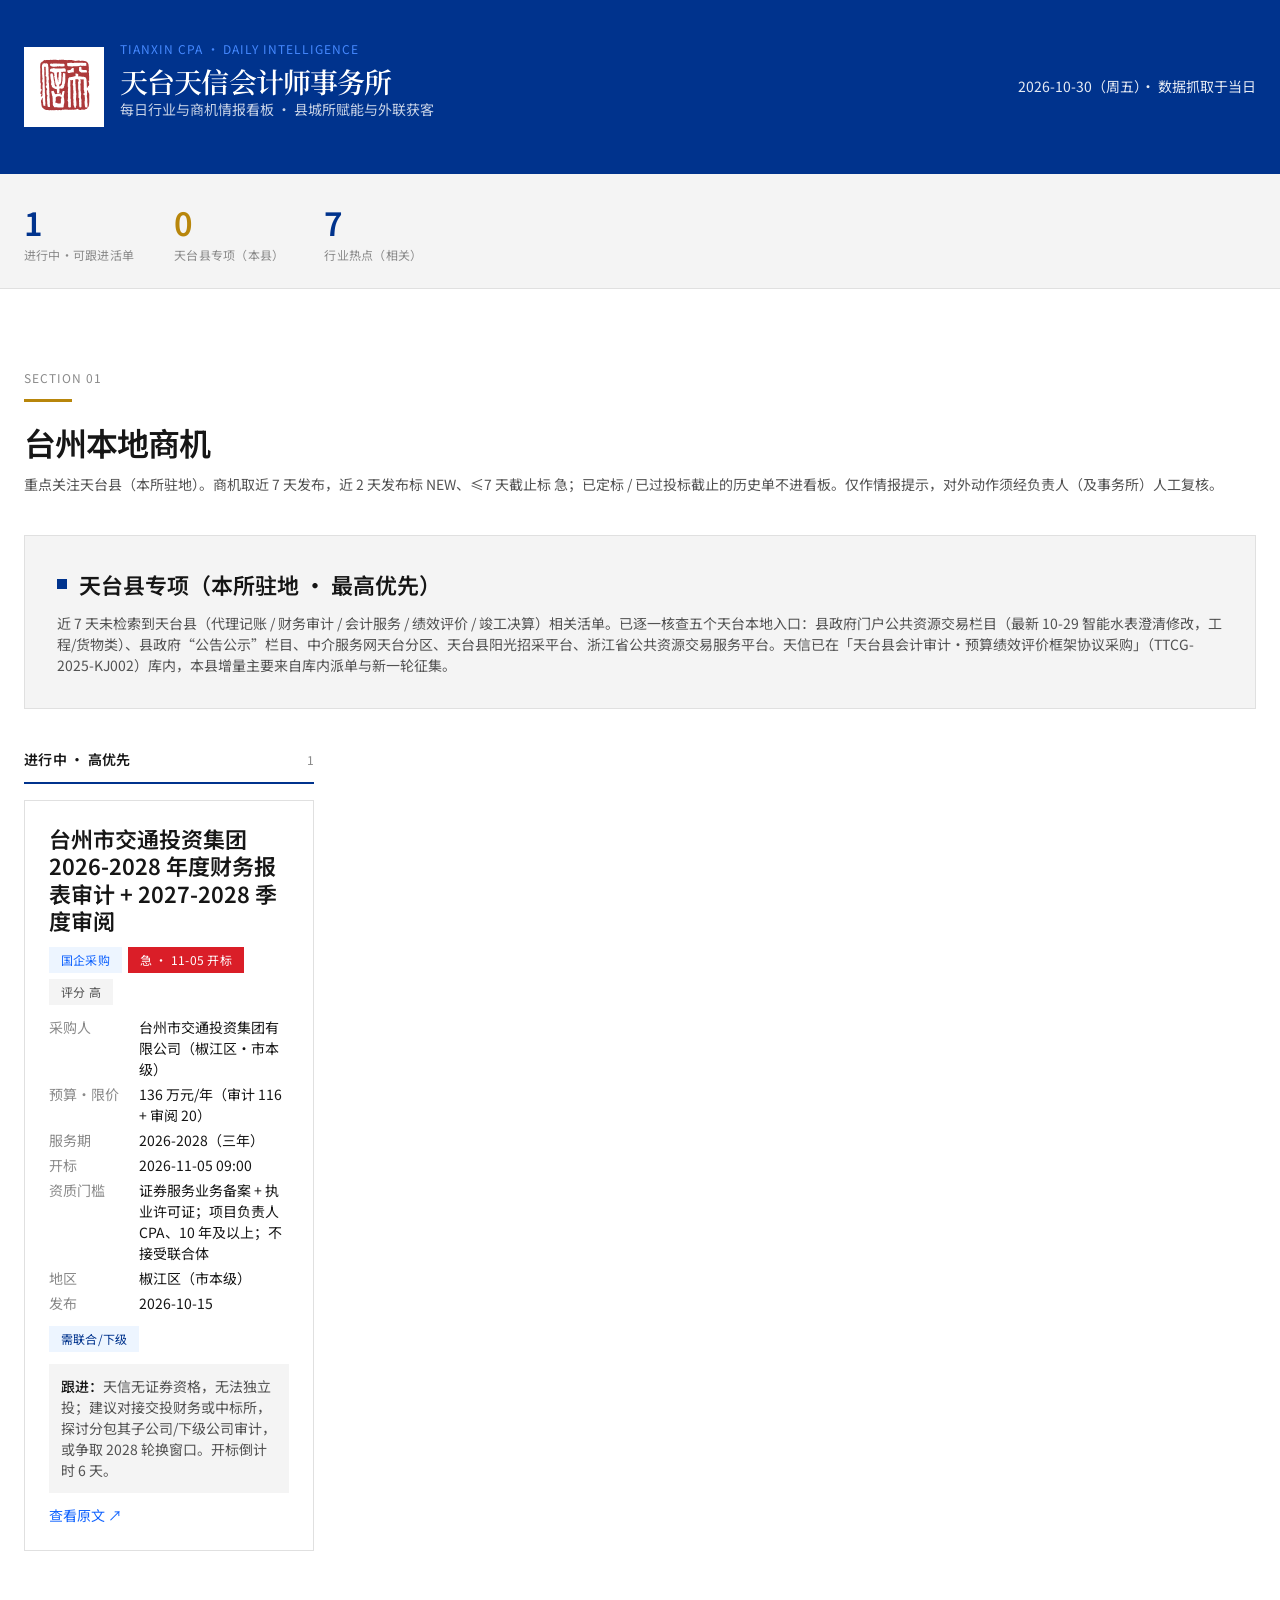
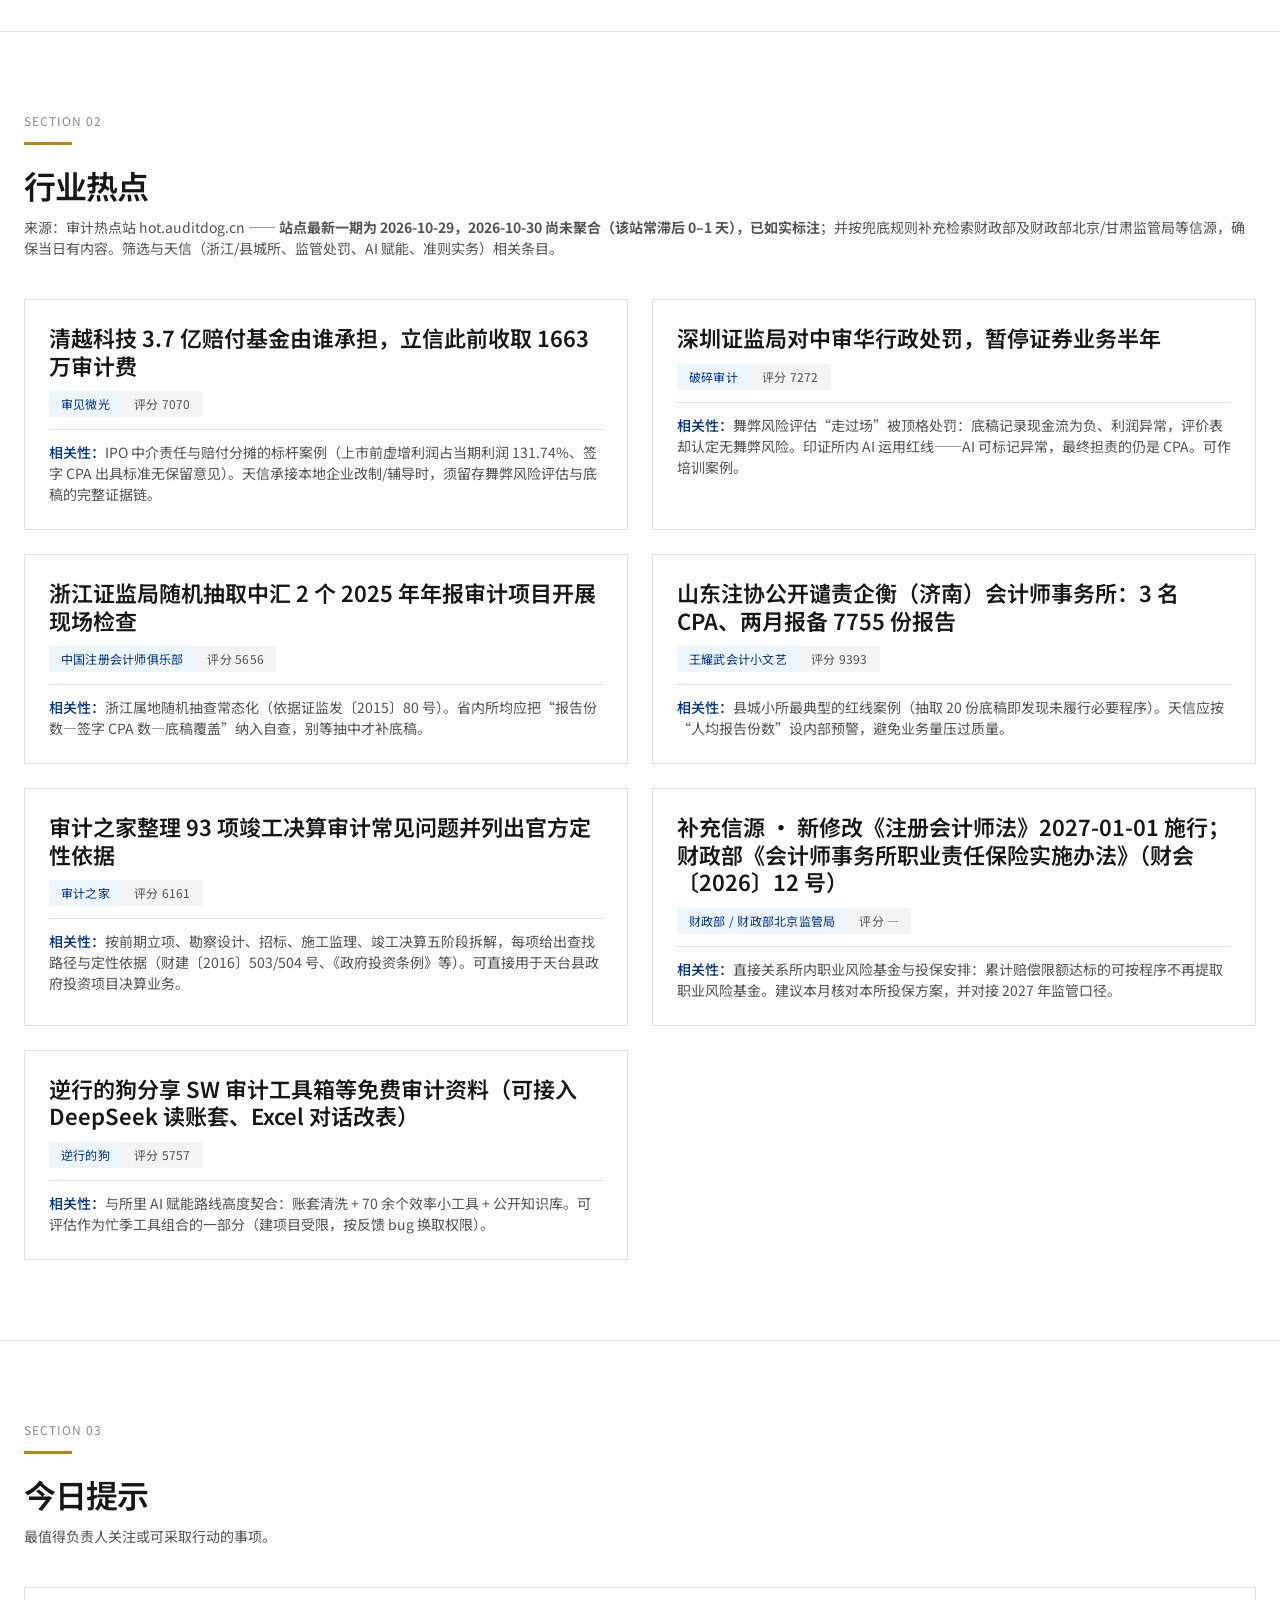
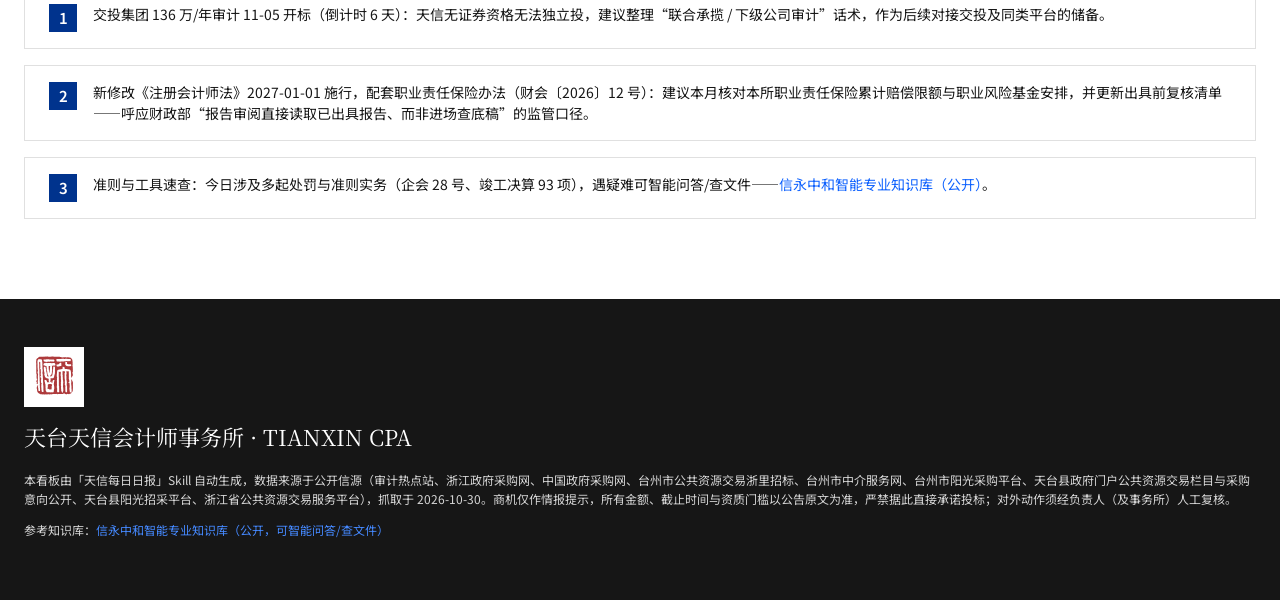
==== 运营/天信日报skill/daily/2026-10-30.html @ 0ba1da59 "按业务线重组：atianxin-skills 扩为 tianxin-agents 仓库从「一堆技能」扩成「按所里业务分的技能库」。一个专家挂全部技能， 不拆成多个专家——所里 17 个人业务是交叉的，" ====
<!doctype html>
<html lang="zh-CN">
<head>
  <meta charset="UTF-8" />
  <meta name="viewport" content="width=device-width, initial-scale=1.0" />
  <title>天信每日情报看板 · 2026-10-30</title>
  <link rel="preconnect" href="https://fonts.googleapis.com" />
  <link rel="preconnect" href="https://fonts.gstatic.com" crossorigin />
  <link href="https://fonts.googleapis.com/css2?family=Noto+Sans+SC:wght@400;500;600&family=Noto+Serif+SC:wght@400;600&display=swap" rel="stylesheet" />
  <style>
    /* ── 天信设计规范令牌（tianxin-cpa / tokens.css，逐字引入） ── */
    :root {
      --bg: #ffffff;
      --surface: #f4f4f4;
      --surface-warm: #fbfbfb;
      --fg: #161616;
      --fg-2: #525252;
      --muted: #8a8a8a;
      --border: #e0e0e0;
      --border-soft: #e8e8e8;
      --accent: #0f62fe;
      --accent-on: #ffffff;
      --accent-hover: #0f62fe;
      --accent-active: #00338d;
      --accent-deep: #00338d;
      --accent-sky: #4589ff;
      --gold: #b8860b;
      --gold-hover: #d4a017;
      --success: #24a148;
      --warn: #b8860b;
      --danger: #da1e28;
      --font-display: "Noto Serif SC", "Source Han Serif SC", Georgia, "Times New Roman", STSong, SimSun, serif;
      --font-body: "Noto Sans SC", Inter, -apple-system, BlinkMacSystemFont, "Segoe UI", "Helvetica Neue", "PingFang SC", "Hiragino Sans GB", "Microsoft YaHei", Arial, sans-serif;
      --font-mono: ui-monospace, "JetBrains Mono", "SF Mono", Menlo, Consolas, "Liberation Mono", monospace;
      --text-xs: 12px;
      --text-sm: 14px;
      --text-base: 15px;
      --text-lg: 22px;
      --text-xl: 32px;
      --leading-body: 1.50;
      --leading-tight: 1.05;
      --tracking-display: -0.03em;
      --tracking-eyebrow: 0.08em;
      --weight-regular: 400;
      --weight-medium: 500;
      --weight-semibold: 600;
      --space-1: 8px; --space-2: 12px; --space-3: 16px; --space-4: 24px;
      --space-5: 32px; --space-6: 40px; --space-8: 48px; --space-10: 64px; --space-12: 80px;
      --radius-sm: 0; --radius-md: 0; --radius-lg: 0; --radius-pill: 0;
      --elev-flat: none;
      --elev-ring: 0 0 0 1px var(--border);
      --elev-raised: 0 8px 24px rgba(0, 0, 0, 0.12);
      --focus-ring: 0 0 0 2px var(--accent);
      --container-max: 1280px;
      --container-gutter: 24px;
    }

    * { box-sizing: border-box; }
    html { -webkit-text-size-adjust: 100%; }
    body {
      margin: 0;
      font-family: var(--font-body);
      font-size: var(--text-base);
      line-height: var(--leading-body);
      color: var(--fg);
      background: var(--bg);
      font-variant-numeric: tabular-nums;
    }
    a { color: var(--accent); text-decoration: none; }
    a:hover { text-decoration: underline; }
    .container { max-width: var(--container-max); margin: 0 auto; padding: 0 var(--container-gutter); }

    /* ── 页眉（navy 旗舰带） ── */
    .site-header { background: var(--accent-deep); color: #fff; padding: var(--space-6) 0; }
    .site-header .eyebrow {
      font-size: var(--text-xs); letter-spacing: var(--tracking-eyebrow);
      color: var(--accent-sky); text-transform: uppercase; margin: 0 0 var(--space-1);
    }
    .site-header .wordmark {
      font-family: var(--font-display); font-weight: var(--weight-semibold);
      font-size: 30px; letter-spacing: var(--tracking-display); line-height: 1.1; margin: 0;
    }
    .site-header .sub { font-size: var(--text-sm); color: rgba(255,255,255,0.78); margin-top: var(--space-1); }
    .site-header .date { font-size: var(--text-sm); color: rgba(255,255,255,0.9); font-variant-numeric: tabular-nums; }
    /* 页眉布局（参考官网：navy 旗舰带 + 印章 logo + 字标） */
    .header-inner { display: flex; justify-content: space-between; align-items: center; gap: var(--space-4); flex-wrap: wrap; }
    .brand { display: flex; align-items: center; gap: var(--space-3); }
    /* 红色印章 logo 置于浅色底衬上（0 圆角），避免在 navy/深色底上发闷；尺寸与底色走内联样式，邮件与托管页同样生效 */
    .brand-logo { flex: 0 0 auto; display: block; }
    .brand-text { display: flex; flex-direction: column; }
    .brand-text .wordmark { font-size: 28px; }
    .brand-text .sub { margin-top: 2px; }

    /* ── 速览条 ── */
    .overview { border-bottom: 1px solid var(--border); background: var(--surface); }
    .overview .container { display: flex; flex-wrap: wrap; gap: var(--space-6); padding-top: var(--space-4); padding-bottom: var(--space-4); }
    .overview .stat .n { font-size: var(--text-xl); font-weight: var(--weight-semibold); font-variant-numeric: tabular-nums; color: var(--accent-deep); }
    .overview .stat .l { font-size: var(--text-xs); color: var(--muted); letter-spacing: 0.02em; }
    .overview .stat.gold .n { color: var(--gold); }

    /* 今日摘要（短信正文取此区块，页面上也作为速览展示） */
    .sms-summary { background: var(--surface); border: 1px solid var(--border); padding: var(--space-3) var(--space-4); margin: var(--space-4) 0 0; font-size: var(--text-sm); line-height: 1.75; }
    .sms-summary p { margin: 0; }

    /* ── 区块 ── */
    section { padding: var(--space-12) 0; }
    section + section { border-top: 1px solid var(--border); }
    .section-divider { width: 48px; height: 3px; background: var(--gold); margin-bottom: var(--space-3); }
    .section-title { font-size: var(--text-xl); font-weight: var(--weight-semibold); letter-spacing: var(--tracking-display); margin: 0 0 var(--space-1); }
    .section-note { font-size: var(--text-sm); color: var(--fg-2); margin: 0 0 var(--space-6); }
    .eyebrow-zh { font-size: var(--text-xs); letter-spacing: var(--tracking-eyebrow); color: var(--muted); text-transform: uppercase; margin: 0 0 var(--space-2); }

    /* ── 天台县专项带 ── */
    .tiantai-band { background: var(--surface); border: 1px solid var(--border); padding: var(--space-5); margin-bottom: var(--space-6); }
    .tiantai-band .tt-title { font-size: var(--text-lg); font-weight: var(--weight-semibold); margin: 0 0 var(--space-2); display: flex; align-items: center; gap: var(--space-2); }
    .tiantai-band .tt-title::before { content: ""; width: 10px; height: 10px; background: var(--accent-deep); display: inline-block; }
    .tiantai-band p { margin: 0; color: var(--fg-2); font-size: var(--text-sm); }

    /* ── 看板（四列） ── */
    .board { display: grid; grid-template-columns: repeat(4, 1fr); gap: var(--space-4); align-items: start; }
    .col-head { font-size: var(--text-sm); font-weight: var(--weight-semibold); letter-spacing: 0.02em; padding-bottom: var(--space-2); border-bottom: 2px solid var(--accent-deep); margin-bottom: var(--space-3); display: flex; justify-content: space-between; align-items: baseline; }
    .col-head .cnt { font-size: var(--text-xs); color: var(--muted); font-weight: var(--weight-regular); }
    .col.tiantai .col-head { border-bottom-color: var(--accent-deep); }
    .col-stack { display: flex; flex-direction: column; gap: var(--space-3); }

    /* ── 卡片 ── */
    .card { border: 1px solid var(--border); background: #fff; padding: var(--space-4); border-radius: 0; transition: background var(--motion-base) var(--ease-standard); }
    .card:hover { background: var(--border-soft); }
    .card .c-top { display: flex; justify-content: space-between; align-items: flex-start; gap: var(--space-2); }
    .card .c-title { font-size: var(--text-lg); font-weight: var(--weight-semibold); line-height: 1.25; margin: 0; }
    .card .c-tags { display: flex; flex-wrap: wrap; gap: 6px; margin: var(--space-2) 0; }
    .tag { display: inline-block; padding: 4px 12px; font-size: var(--text-xs); font-weight: var(--weight-regular); letter-spacing: 0.02em; border-radius: 0; white-space: nowrap; }
    .tag-navy { color: var(--accent-deep); background: #edf5ff; }
    .tag-blue { color: var(--accent); background: #edf5ff; }
    .tag-gray { color: var(--fg-2); background: var(--surface); }
    .tag-gold { color: var(--gold); background: #fef7e0; }
    .tag-new { color: #fff; background: var(--accent); }
    .tag-urgent { color: #fff; background: var(--danger); }
    .meta { display: grid; grid-template-columns: 78px 1fr; gap: 4px 12px; font-size: var(--text-sm); margin: var(--space-2) 0; }
    .meta dt { color: var(--muted); }
    .meta dd { margin: 0; color: var(--fg); }
    .meta .num { font-variant-numeric: tabular-nums; }
    .follow { background: var(--surface); padding: var(--space-2); font-size: var(--text-sm); color: var(--fg-2); border-radius: 0; }
    .follow b { color: var(--fg); font-weight: var(--weight-medium); }
    .c-link { display: inline-block; margin-top: var(--space-2); font-size: var(--text-sm); }

    /* ── 行业热点列表 ── */
    .news-list { display: grid; grid-template-columns: 1fr 1fr; gap: var(--space-4); }
    .news { border: 1px solid var(--border); padding: var(--space-4); border-radius: 0; transition: background var(--motion-base) var(--ease-standard); }
    .news:hover { background: var(--border-soft); }
    .news .n-title { font-size: var(--text-lg); font-weight: var(--weight-semibold); margin: 0 0 var(--space-2); line-height: 1.25; }
    .news .n-rel { font-size: var(--text-sm); color: var(--fg-2); margin: var(--space-2) 0 0; border-top: 1px solid var(--border); padding-top: var(--space-2); }
    .news .n-rel b { color: var(--accent-deep); font-weight: var(--weight-medium); }

    /* ── 今日提示 ── */
    .tips { list-style: none; margin: 0; padding: 0; display: flex; flex-direction: column; gap: var(--space-3); }
    .tips li { display: flex; gap: var(--space-3); align-items: flex-start; border: 1px solid var(--border); padding: var(--space-3) var(--space-4); }
    .tips .idx { flex: 0 0 28px; height: 28px; background: var(--accent-deep); color: #fff; font-weight: var(--weight-semibold); display: flex; align-items: center; justify-content: center; font-variant-numeric: tabular-nums; }
    .tips .t-body { font-size: var(--text-sm); }

    /* ── 页脚（深色） ── */
    .site-footer { background: #161616; color: rgba(255,255,255,0.82); padding: var(--space-8) 0; font-size: var(--text-xs); line-height: 1.6; }
    .site-footer a { color: var(--accent-sky); }
    .site-footer .fb-brand { margin-bottom: var(--space-3); }
    .site-footer .fb-logo { display: block; margin-bottom: var(--space-2); }
    .site-footer .fb-title { font-family: var(--font-display); color: #fff; font-size: var(--text-lg); margin: 0 0 var(--space-2); }

    @media (max-width: 1024px) { .board { grid-template-columns: repeat(2, 1fr); } .news-list { grid-template-columns: 1fr; } }
    @media (max-width: 640px) { .board { grid-template-columns: 1fr; } .site-header .wordmark { font-size: 24px; } }
  </style>
</head>
<body>
  <!-- ══════════ 页眉（固定框架，不改） ══════════ -->
  <header class="site-header">
    <div class="container header-inner">
      <div class="brand">
        <!-- 天信红色印章 logo：官网原版 assets/logo.svg，逐字节复制引用，未做任何修改 -->
        <img class="brand-logo" src="[data-uri]" alt="天台天信会计师事务所" style="width:80px;height:80px;box-sizing:border-box;padding:8px;background:#ffffff;object-fit:contain" />
        <div class="brand-text">
          <p class="eyebrow">TIANXIN CPA · DAILY INTELLIGENCE</p>
          <h1 class="wordmark">天台天信会计师事务所</h1>
          <p class="sub">每日行业与商机情报看板 · 县城所赋能与外联获客</p>
        </div>
      </div>
      <p class="date">2026-10-30（周五）· 数据抓取于当日</p>
    </div>
  </header>

  <!-- ══════════ 速览（数字必须由当日数据实时算出，严禁沿用模板数字） ══════════ -->
  <div class="overview">
    <div class="container">
      <div class="stat"><div class="n">1</div><div class="l">进行中·可跟进活单</div></div>
      <div class="stat gold"><div class="n">0</div><div class="l">天台县专项（本县）</div></div>
      <div class="stat"><div class="n">7</div><div class="l">行业热点（相关）</div></div>
    </div>
  </div>

  <!-- ══════════ 板块一：台州本地商机（重点关注天台县） ══════════ -->
  <section id="opportunities">
    <div class="container">
      <p class="eyebrow-zh">Section 01</p>
      <div class="section-divider"></div>
      <h2 class="section-title">台州本地商机</h2>
      <p class="section-note">重点关注天台县（本所驻地）。商机取近 7 天发布，近 2 天发布标 NEW、≤7 天截止标 急；已定标 / 已过投标截止的历史单不进看板。仅作情报提示，对外动作须经负责人（及事务所）人工复核。</p>

      <!-- 天台县专项：有单列条目；无单则写明"已核查哪几个入口、未检索到"，不得留空 -->
      <div class="tiantai-band">
        <h3 class="tt-title">天台县专项（本所驻地 · 最高优先）</h3>
        <p>近 7 天未检索到天台县（代理记账 / 财务审计 / 会计服务 / 绩效评价 / 竣工决算）相关活单。已逐一核查五个天台本地入口：县政府门户公共资源交易栏目（最新 10-29 智能水表澄清修改，工程/货物类）、县政府“公告公示”栏目、中介服务网天台分区、天台县阳光招采平台、浙江省公共资源交易服务平台。天信已在「天台县会计审计·预算绩效评价框架协议采购」（TTCG-2025-KJ002）库内，本县增量主要来自库内派单与新一轮征集。</p>
      </div>

      <!-- 看板：列数随当日实际条目增减（1–3 列）；没有卡片的列整列删除，不要用"暂无"占位卡
           卡片骨架（每条商机一张，字段缺失写"未披露"）：
           <div class="col">
             <div class="col-head">列标题 <span class="cnt">N</span></div>
             <div class="col-stack">
               <div class="card">
                 <div class="c-top"><h4 class="c-title">项目名称</h4></div>
                 <div class="c-tags"><span class="tag tag-blue">国企采购</span><span class="tag tag-urgent">急 · 11-05 开标</span><span class="tag tag-gray">评分 高</span></div>
                 <dl class="meta">
                   <dt>采购人</dt><dd>…</dd>
                   <dt>预算·限价</dt><dd class="num">…</dd>
                   <dt>开标</dt><dd class="num">…</dd>
                   <dt>资质门槛</dt><dd>…</dd>
                   <dt>地区</dt><dd>…</dd>
                   <dt>发布</dt><dd class="num">…</dd>
                 </dl>
                 <div class="c-tags"><span class="tag tag-navy">可独立投 / 需联合·下级</span></div>
                 <div class="follow"><b>跟进：</b>谁对接 + 下一步 + 时间点，一句</div>
                 <a class="c-link" href="原文链接" target="_blank" rel="noopener">查看原文 ↗</a>
               </div>
             </div>
           </div> -->
      <div class="board">
                <div class="col">
          <div class="col-head">进行中 · 高优先 <span class="cnt">1</span></div>
          <div class="col-stack">
            <div class="card">
              <div class="c-top">
                <h4 class="c-title">台州市交通投资集团 2026-2028 年度财务报表审计 + 2027-2028 季度审阅</h4>
              </div>
              <div class="c-tags">
                <span class="tag tag-blue">国企采购</span>
                <span class="tag tag-urgent">急 · 11-05 开标</span>
                <span class="tag tag-gray">评分 高</span>
              </div>
              <dl class="meta">
                <dt>采购人</dt><dd>台州市交通投资集团有限公司（椒江区·市本级）</dd>
                <dt>预算·限价</dt><dd class="num">136 万元/年（审计 116 + 审阅 20）</dd>
                <dt>服务期</dt><dd>2026-2028（三年）</dd>
                <dt>开标</dt><dd class="num">2026-11-05 09:00</dd>
                <dt>资质门槛</dt><dd>证券服务业务备案 + 执业许可证；项目负责人 CPA、10 年及以上；不接受联合体</dd>
                <dt>地区</dt><dd>椒江区（市本级）</dd>
                <dt>发布</dt><dd class="num">2026-10-15</dd>
              </dl>
              <div class="c-tags"><span class="tag tag-navy">需联合/下级</span></div>
              <div class="follow"><b>跟进：</b>天信无证券资格，无法独立投；建议对接交投财务或中标所，探讨分包其子公司/下级公司审计，或争取 2028 轮换窗口。开标倒计时 6 天。</div>
              <a class="c-link" href="https://ggzy.tzztb.zjtz.gov.cn/jyxx/002007/002007001/20261015/351f68d8-5cbf-41d1-8342-222de3869ea0.html" target="_blank" rel="noopener">查看原文 ↗</a>
            </div>
          </div>
        </div>
      </div>
    </div>
  </section>

  <!-- ══════════ 板块二：行业热点 ══════════ -->
  <section id="hotspots">
    <div class="container">
      <p class="eyebrow-zh">Section 02</p>
      <div class="section-divider"></div>
      <h2 class="section-title">行业热点</h2>
      <p class="section-note">来源：审计热点站 hot.auditdog.cn —— <b>站点最新一期为 2026-10-29，2026-10-30 尚未聚合（该站常滞后 0–1 天），已如实标注</b>；并按兜底规则补充检索财政部及财政部北京/甘肃监管局等信源，确保当日有内容。筛选与天信（浙江/县城所、监管处罚、AI 赋能、准则实务）相关条目。</p>
      <!-- 热点条目骨架：<div class="news"><h3 class="n-title">标题</h3>
           <div class="c-tags"><span class="tag tag-navy">来源</span><span class="tag tag-gray">评分 …</span></div>
           <p class="n-rel"><b>相关性：</b>对天信一句话</p></div> -->
      <div class="news-list">
                <div class="news">
          <h3 class="n-title">清越科技 3.7 亿赔付基金由谁承担，立信此前收取 1663 万审计费</h3>
          <div class="c-tags"><span class="tag tag-navy">审见微光</span><span class="tag tag-gray">评分 7070</span></div>
          <p class="n-rel"><b>相关性：</b>IPO 中介责任与赔付分摊的标杆案例（上市前虚增利润占当期利润 131.74%、签字 CPA 出具标准无保留意见）。天信承接本地企业改制/辅导时，须留存舞弊风险评估与底稿的完整证据链。</p>
        </div>
        <div class="news">
          <h3 class="n-title">深圳证监局对中审华行政处罚，暂停证券业务半年</h3>
          <div class="c-tags"><span class="tag tag-navy">破碎审计</span><span class="tag tag-gray">评分 7272</span></div>
          <p class="n-rel"><b>相关性：</b>舞弊风险评估“走过场”被顶格处罚：底稿记录现金流为负、利润异常，评价表却认定无舞弊风险。印证所内 AI 运用红线——AI 可标记异常，最终担责的仍是 CPA。可作培训案例。</p>
        </div>
        <div class="news">
          <h3 class="n-title">浙江证监局随机抽取中汇 2 个 2025 年年报审计项目开展现场检查</h3>
          <div class="c-tags"><span class="tag tag-navy">中国注册会计师俱乐部</span><span class="tag tag-gray">评分 5656</span></div>
          <p class="n-rel"><b>相关性：</b>浙江属地随机抽查常态化（依据证监发〔2015〕80 号）。省内所均应把“报告份数—签字 CPA 数—底稿覆盖”纳入自查，别等抽中才补底稿。</p>
        </div>
        <div class="news">
          <h3 class="n-title">山东注协公开谴责企衡（济南）会计师事务所：3 名 CPA、两月报备 7755 份报告</h3>
          <div class="c-tags"><span class="tag tag-navy">王耀武会计小文艺</span><span class="tag tag-gray">评分 9393</span></div>
          <p class="n-rel"><b>相关性：</b>县城小所最典型的红线案例（抽取 20 份底稿即发现未履行必要程序）。天信应按“人均报告份数”设内部预警，避免业务量压过质量。</p>
        </div>
        <div class="news">
          <h3 class="n-title">审计之家整理 93 项竣工决算审计常见问题并列出官方定性依据</h3>
          <div class="c-tags"><span class="tag tag-navy">审计之家</span><span class="tag tag-gray">评分 6161</span></div>
          <p class="n-rel"><b>相关性：</b>按前期立项、勘察设计、招标、施工监理、竣工决算五阶段拆解，每项给出查找路径与定性依据（财建〔2016〕503/504 号、《政府投资条例》等）。可直接用于天台县政府投资项目决算业务。</p>
        </div>
        <div class="news">
          <h3 class="n-title">补充信源 · 新修改《注册会计师法》2027-01-01 施行；财政部《会计师事务所职业责任保险实施办法》（财会〔2026〕12 号）</h3>
          <div class="c-tags"><span class="tag tag-navy">财政部 / 财政部北京监管局</span><span class="tag tag-gray">评分 —</span></div>
          <p class="n-rel"><b>相关性：</b>直接关系所内职业风险基金与投保安排：累计赔偿限额达标的可按程序不再提取职业风险基金。建议本月核对本所投保方案，并对接 2027 年监管口径。</p>
        </div>
        <div class="news">
          <h3 class="n-title">逆行的狗分享 SW 审计工具箱等免费审计资料（可接入 DeepSeek 读账套、Excel 对话改表）</h3>
          <div class="c-tags"><span class="tag tag-navy">逆行的狗</span><span class="tag tag-gray">评分 5757</span></div>
          <p class="n-rel"><b>相关性：</b>与所里 AI 赋能路线高度契合：账套清洗 + 70 余个效率小工具 + 公开知识库。可评估作为忙季工具组合的一部分（建项目受限，按反馈 bug 换取权限）。</p>
        </div>
      </div>
    </div>
  </section>

  <!-- ══════════ 板块三：今日提示 ══════════ -->
  <section id="tips">
    <div class="container">
      <p class="eyebrow-zh">Section 03</p>
      <div class="section-divider"></div>
      <h2 class="section-title">今日提示</h2>
      <p class="section-note">最值得负责人关注或可采取行动的事项。</p>
      <!-- 提示条目骨架：<li><span class="idx">1</span><span class="t-body">正文</span></li> -->
      <ul class="tips">
                        <li><span class="idx">1</span><span class="t-body">交投集团 136 万/年审计 11-05 开标（倒计时 6 天）：天信无证券资格无法独立投，建议整理“联合承揽 / 下级公司审计”话术，作为后续对接交投及同类平台的储备。</span></li>
        <li><span class="idx">2</span><span class="t-body">新修改《注册会计师法》2027-01-01 施行，配套职业责任保险办法（财会〔2026〕12 号）：建议本月核对本所职业责任保险累计赔偿限额与职业风险基金安排，并更新出具前复核清单——呼应财政部“报告审阅直接读取已出具报告、而非进场查底稿”的监管口径。</span></li>
        <li><span class="idx">3</span><span class="t-body">准则与工具速查：今日涉及多起处罚与准则实务（企会 28 号、竣工决算 93 项），遇疑难可智能问答/查文件——<a href="https://ima.qq.com/wiki/?shareId=a47a4337b49dfdb1feba7a678e04603d780a02048a7130a429e60731978e4fcd" target="_blank" rel="noopener">信永中和智能专业知识库（公开）</a>。</span></li>
      </ul>
    </div>
  </section>

  <!-- ══════════ 页脚（固定框架） ══════════ -->
  <footer class="site-footer">
    <div class="container">
      <div class="fb-brand">
        <img class="fb-logo" src="[data-uri]" alt="天台天信会计师事务所" style="width:60px;height:60px;box-sizing:border-box;padding:6px;background:#ffffff;object-fit:contain" />
        <p class="fb-title">天台天信会计师事务所 · TIANXIN CPA</p>
      </div>
      <p>本看板由「天信每日日报」Skill 自动生成，数据来源于公开信源（审计热点站、浙江政府采购网、中国政府采购网、台州市公共资源交易浙里招标、台州市中介服务网、台州市阳光采购平台、天台县政府门户公共资源交易栏目与采购意向公开、天台县阳光招采平台、浙江省公共资源交易服务平台），抓取于 2026-10-30。商机仅作情报提示，所有金额、截止时间与资质门槛以公告原文为准，严禁据此直接承诺投标；对外动作须经负责人（及事务所）人工复核。</p>
      <p>参考知识库：<a href="https://ima.qq.com/wiki/?shareId=a47a4337b49dfdb1feba7a678e04603d780a02048a7130a429e60731978e4fcd" target="_blank" rel="noopener">信永中和智能专业知识库（公开，可智能问答/查文件）</a></p>
    </div>
  </footer>

</body>
</html>
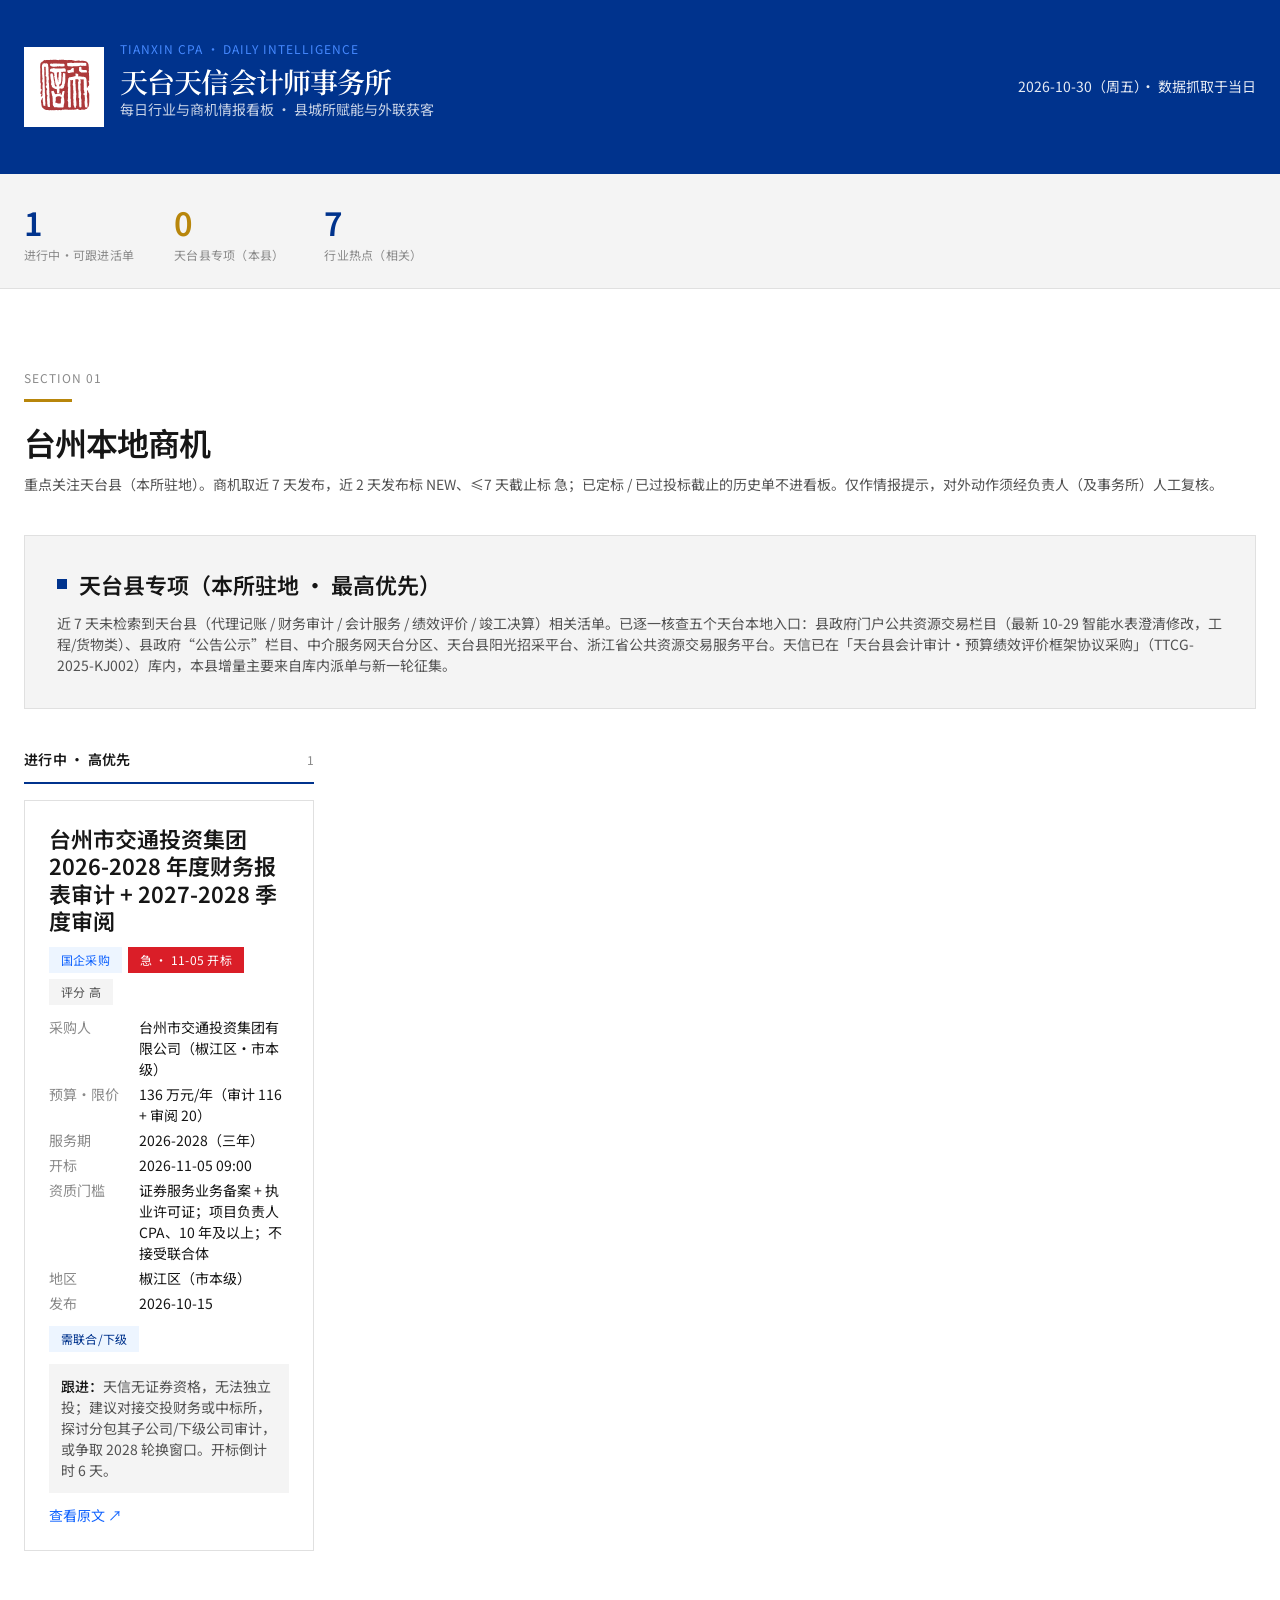
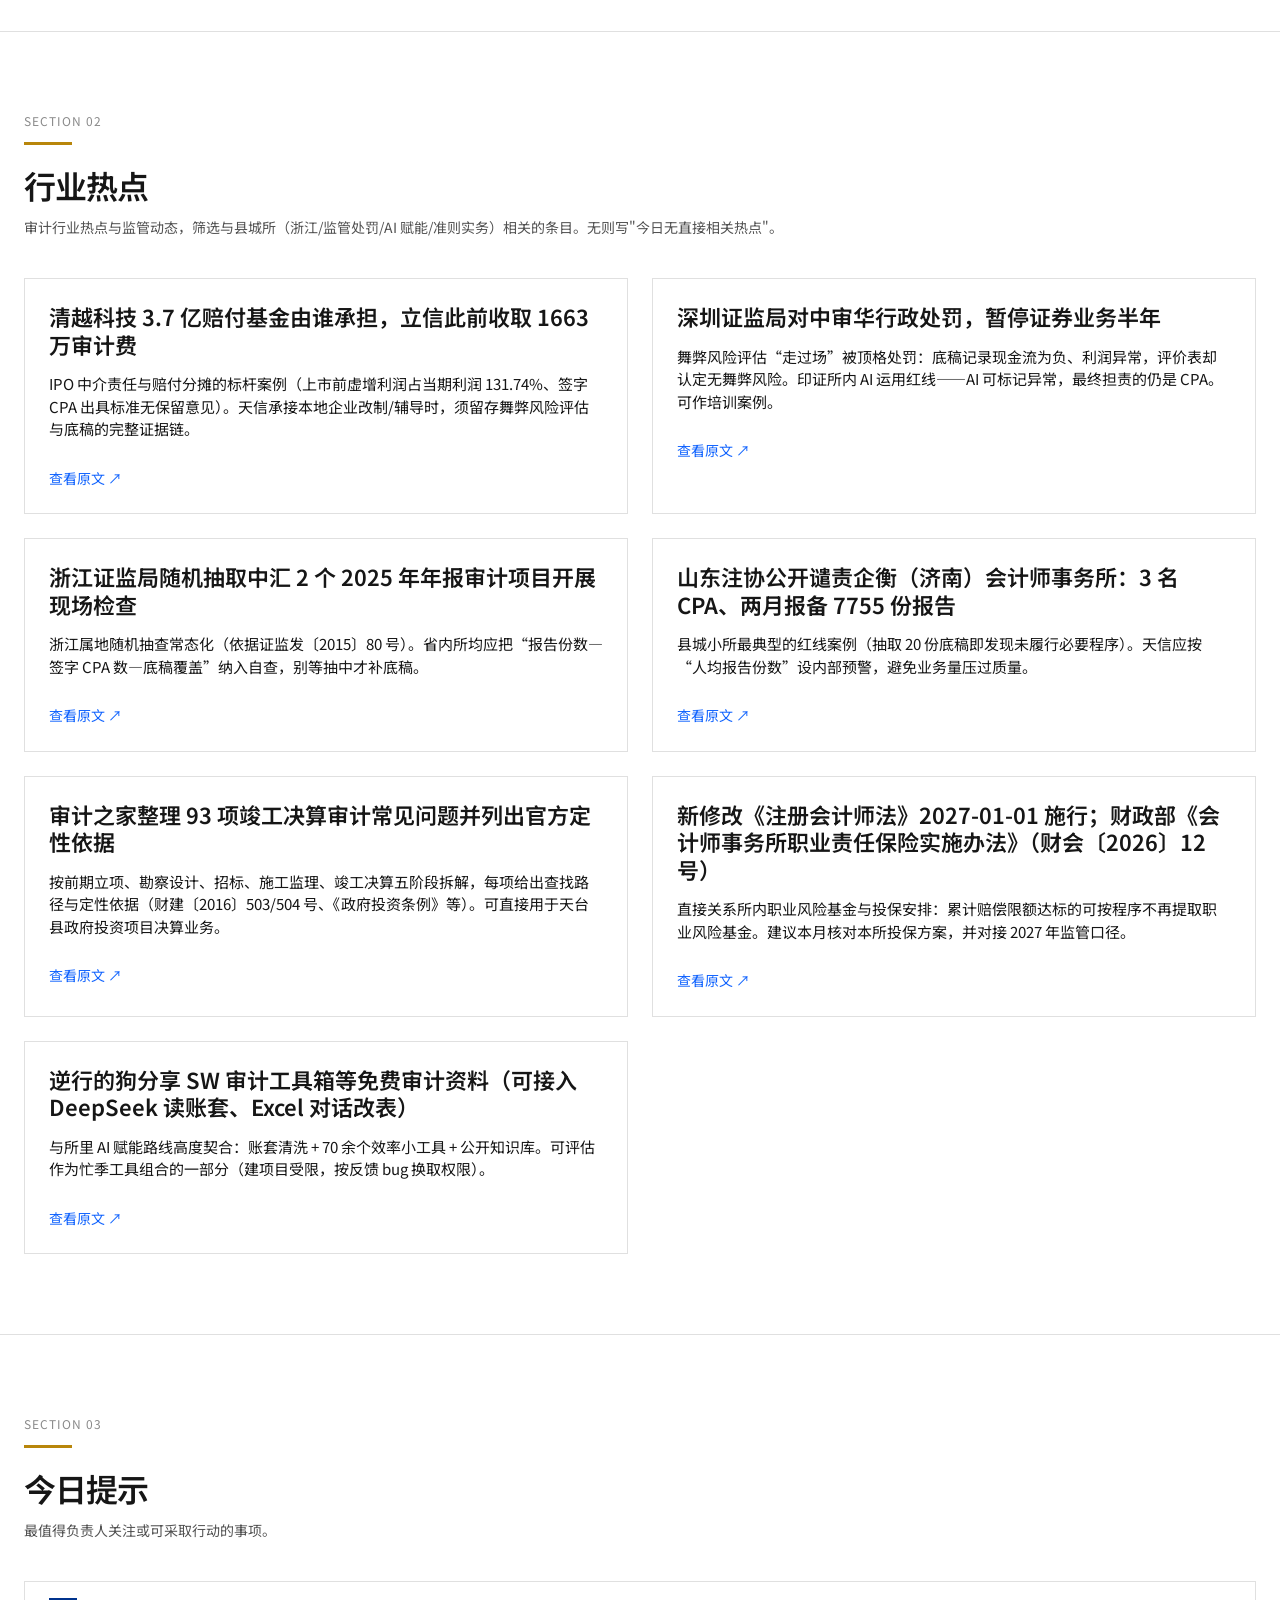
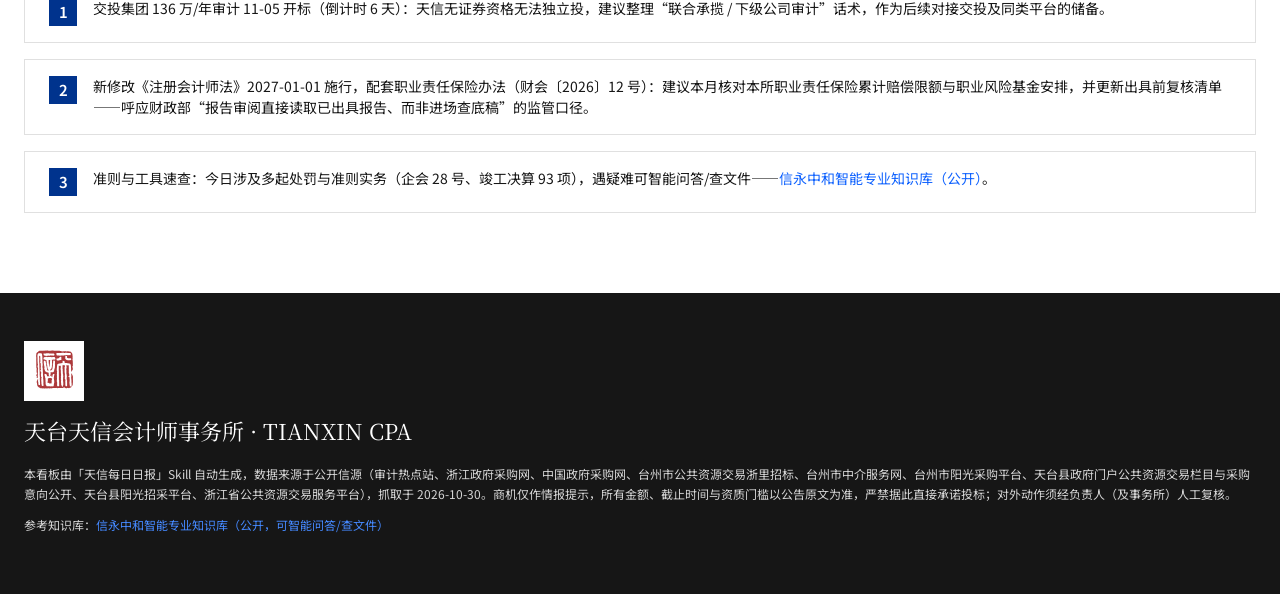
==== commit fc66f4e4: "天信日报skill：合并双仓发布（结构固化 + .tt-item 修复），新增 sync-daily-brief.sh，AGENTS.md 改双仓规范" ====
--- a/运营/天信日报skill/daily/2026-10-30.html
+++ b/运营/天信日报skill/daily/2026-10-30.html
@@ -269,45 +269,49 @@
       <p class="eyebrow-zh">Section 02</p>
       <div class="section-divider"></div>
       <h2 class="section-title">行业热点</h2>
-      <p class="section-note">来源：审计热点站 hot.auditdog.cn —— <b>站点最新一期为 2026-10-29，2026-10-30 尚未聚合（该站常滞后 0–1 天），已如实标注</b>；并按兜底规则补充检索财政部及财政部北京/甘肃监管局等信源，确保当日有内容。筛选与天信（浙江/县城所、监管处罚、AI 赋能、准则实务）相关条目。</p>
-      <!-- 热点条目骨架：<div class="news"><h3 class="n-title">标题</h3>
-           <div class="c-tags"><span class="tag tag-navy">来源</span><span class="tag tag-gray">评分 …</span></div>
-           <p class="n-rel"><b>相关性：</b>对天信一句话</p></div> -->
+      <p class="section-note">审计行业热点与监管动态，筛选与县城所（浙江/监管处罚/AI 赋能/准则实务）相关的条目。无则写"今日无直接相关热点"。</p>
+      <!-- 热点条目骨架（已固化，禁止增删字段）：每条 = 消息本身 + 底部超链。
+           严禁在消息块内塞 信源 / 评分 / 抓取方式 等过程性标签，严禁把消息做成表格或 dl 罗列信源。
+           <div class="news">
+             <h3 class="n-title">标题</h3>
+             <p class="n-body">正文（可含对天信相关性，一句话）</p>
+             <a class="c-link" href="原文链接" target="_blank" rel="noopener">查看原文 ↗</a>
+           </div> -->
       <div class="news-list">
                 <div class="news">
           <h3 class="n-title">清越科技 3.7 亿赔付基金由谁承担，立信此前收取 1663 万审计费</h3>
-          <div class="c-tags"><span class="tag tag-navy">审见微光</span><span class="tag tag-gray">评分 7070</span></div>
-          <p class="n-rel"><b>相关性：</b>IPO 中介责任与赔付分摊的标杆案例（上市前虚增利润占当期利润 131.74%、签字 CPA 出具标准无保留意见）。天信承接本地企业改制/辅导时，须留存舞弊风险评估与底稿的完整证据链。</p>
+          <p class="n-body">IPO 中介责任与赔付分摊的标杆案例（上市前虚增利润占当期利润 131.74%、签字 CPA 出具标准无保留意见）。天信承接本地企业改制/辅导时，须留存舞弊风险评估与底稿的完整证据链。</p>
+          <a class="c-link" href="https://hot.auditdog.cn/" target="_blank" rel="noopener">查看原文 ↗</a>
         </div>
         <div class="news">
           <h3 class="n-title">深圳证监局对中审华行政处罚，暂停证券业务半年</h3>
-          <div class="c-tags"><span class="tag tag-navy">破碎审计</span><span class="tag tag-gray">评分 7272</span></div>
-          <p class="n-rel"><b>相关性：</b>舞弊风险评估“走过场”被顶格处罚：底稿记录现金流为负、利润异常，评价表却认定无舞弊风险。印证所内 AI 运用红线——AI 可标记异常，最终担责的仍是 CPA。可作培训案例。</p>
+          <p class="n-body">舞弊风险评估“走过场”被顶格处罚：底稿记录现金流为负、利润异常，评价表却认定无舞弊风险。印证所内 AI 运用红线——AI 可标记异常，最终担责的仍是 CPA。可作培训案例。</p>
+          <a class="c-link" href="https://hot.auditdog.cn/" target="_blank" rel="noopener">查看原文 ↗</a>
         </div>
         <div class="news">
           <h3 class="n-title">浙江证监局随机抽取中汇 2 个 2025 年年报审计项目开展现场检查</h3>
-          <div class="c-tags"><span class="tag tag-navy">中国注册会计师俱乐部</span><span class="tag tag-gray">评分 5656</span></div>
-          <p class="n-rel"><b>相关性：</b>浙江属地随机抽查常态化（依据证监发〔2015〕80 号）。省内所均应把“报告份数—签字 CPA 数—底稿覆盖”纳入自查，别等抽中才补底稿。</p>
+          <p class="n-body">浙江属地随机抽查常态化（依据证监发〔2015〕80 号）。省内所均应把“报告份数—签字 CPA 数—底稿覆盖”纳入自查，别等抽中才补底稿。</p>
+          <a class="c-link" href="https://hot.auditdog.cn/" target="_blank" rel="noopener">查看原文 ↗</a>
         </div>
         <div class="news">
           <h3 class="n-title">山东注协公开谴责企衡（济南）会计师事务所：3 名 CPA、两月报备 7755 份报告</h3>
-          <div class="c-tags"><span class="tag tag-navy">王耀武会计小文艺</span><span class="tag tag-gray">评分 9393</span></div>
-          <p class="n-rel"><b>相关性：</b>县城小所最典型的红线案例（抽取 20 份底稿即发现未履行必要程序）。天信应按“人均报告份数”设内部预警，避免业务量压过质量。</p>
+          <p class="n-body">县城小所最典型的红线案例（抽取 20 份底稿即发现未履行必要程序）。天信应按“人均报告份数”设内部预警，避免业务量压过质量。</p>
+          <a class="c-link" href="https://hot.auditdog.cn/" target="_blank" rel="noopener">查看原文 ↗</a>
         </div>
         <div class="news">
           <h3 class="n-title">审计之家整理 93 项竣工决算审计常见问题并列出官方定性依据</h3>
-          <div class="c-tags"><span class="tag tag-navy">审计之家</span><span class="tag tag-gray">评分 6161</span></div>
-          <p class="n-rel"><b>相关性：</b>按前期立项、勘察设计、招标、施工监理、竣工决算五阶段拆解，每项给出查找路径与定性依据（财建〔2016〕503/504 号、《政府投资条例》等）。可直接用于天台县政府投资项目决算业务。</p>
-        </div>
-        <div class="news">
-          <h3 class="n-title">补充信源 · 新修改《注册会计师法》2027-01-01 施行；财政部《会计师事务所职业责任保险实施办法》（财会〔2026〕12 号）</h3>
-          <div class="c-tags"><span class="tag tag-navy">财政部 / 财政部北京监管局</span><span class="tag tag-gray">评分 —</span></div>
-          <p class="n-rel"><b>相关性：</b>直接关系所内职业风险基金与投保安排：累计赔偿限额达标的可按程序不再提取职业风险基金。建议本月核对本所投保方案，并对接 2027 年监管口径。</p>
+          <p class="n-body">按前期立项、勘察设计、招标、施工监理、竣工决算五阶段拆解，每项给出查找路径与定性依据（财建〔2016〕503/504 号、《政府投资条例》等）。可直接用于天台县政府投资项目决算业务。</p>
+          <a class="c-link" href="https://hot.auditdog.cn/" target="_blank" rel="noopener">查看原文 ↗</a>
+        </div>
+        <div class="news">
+          <h3 class="n-title">新修改《注册会计师法》2027-01-01 施行；财政部《会计师事务所职业责任保险实施办法》（财会〔2026〕12 号）</h3>
+          <p class="n-body">直接关系所内职业风险基金与投保安排：累计赔偿限额达标的可按程序不再提取职业风险基金。建议本月核对本所投保方案，并对接 2027 年监管口径。</p>
+          <a class="c-link" href="https://www.mof.gov.cn/" target="_blank" rel="noopener">查看原文 ↗</a>
         </div>
         <div class="news">
           <h3 class="n-title">逆行的狗分享 SW 审计工具箱等免费审计资料（可接入 DeepSeek 读账套、Excel 对话改表）</h3>
-          <div class="c-tags"><span class="tag tag-navy">逆行的狗</span><span class="tag tag-gray">评分 5757</span></div>
-          <p class="n-rel"><b>相关性：</b>与所里 AI 赋能路线高度契合：账套清洗 + 70 余个效率小工具 + 公开知识库。可评估作为忙季工具组合的一部分（建项目受限，按反馈 bug 换取权限）。</p>
+          <p class="n-body">与所里 AI 赋能路线高度契合：账套清洗 + 70 余个效率小工具 + 公开知识库。可评估作为忙季工具组合的一部分（建项目受限，按反馈 bug 换取权限）。</p>
+          <a class="c-link" href="https://hot.auditdog.cn/" target="_blank" rel="noopener">查看原文 ↗</a>
         </div>
       </div>
     </div>
